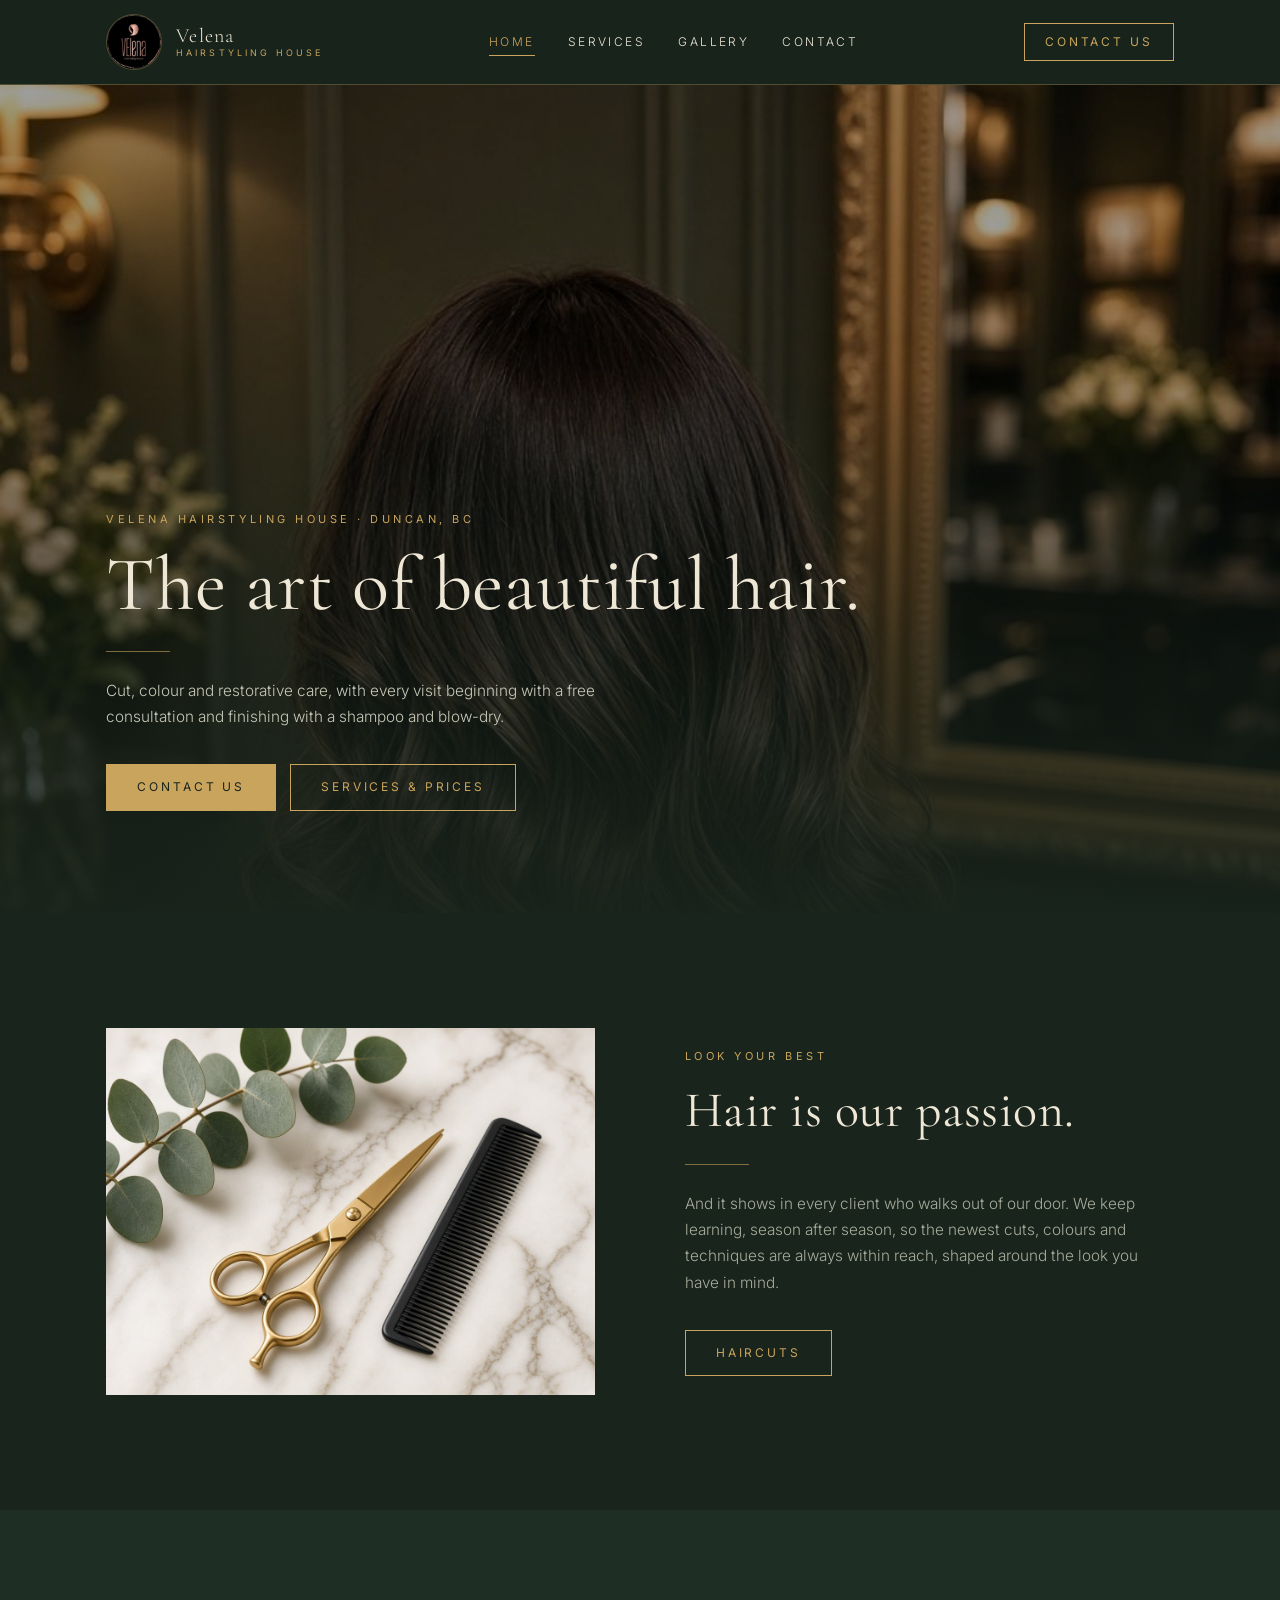
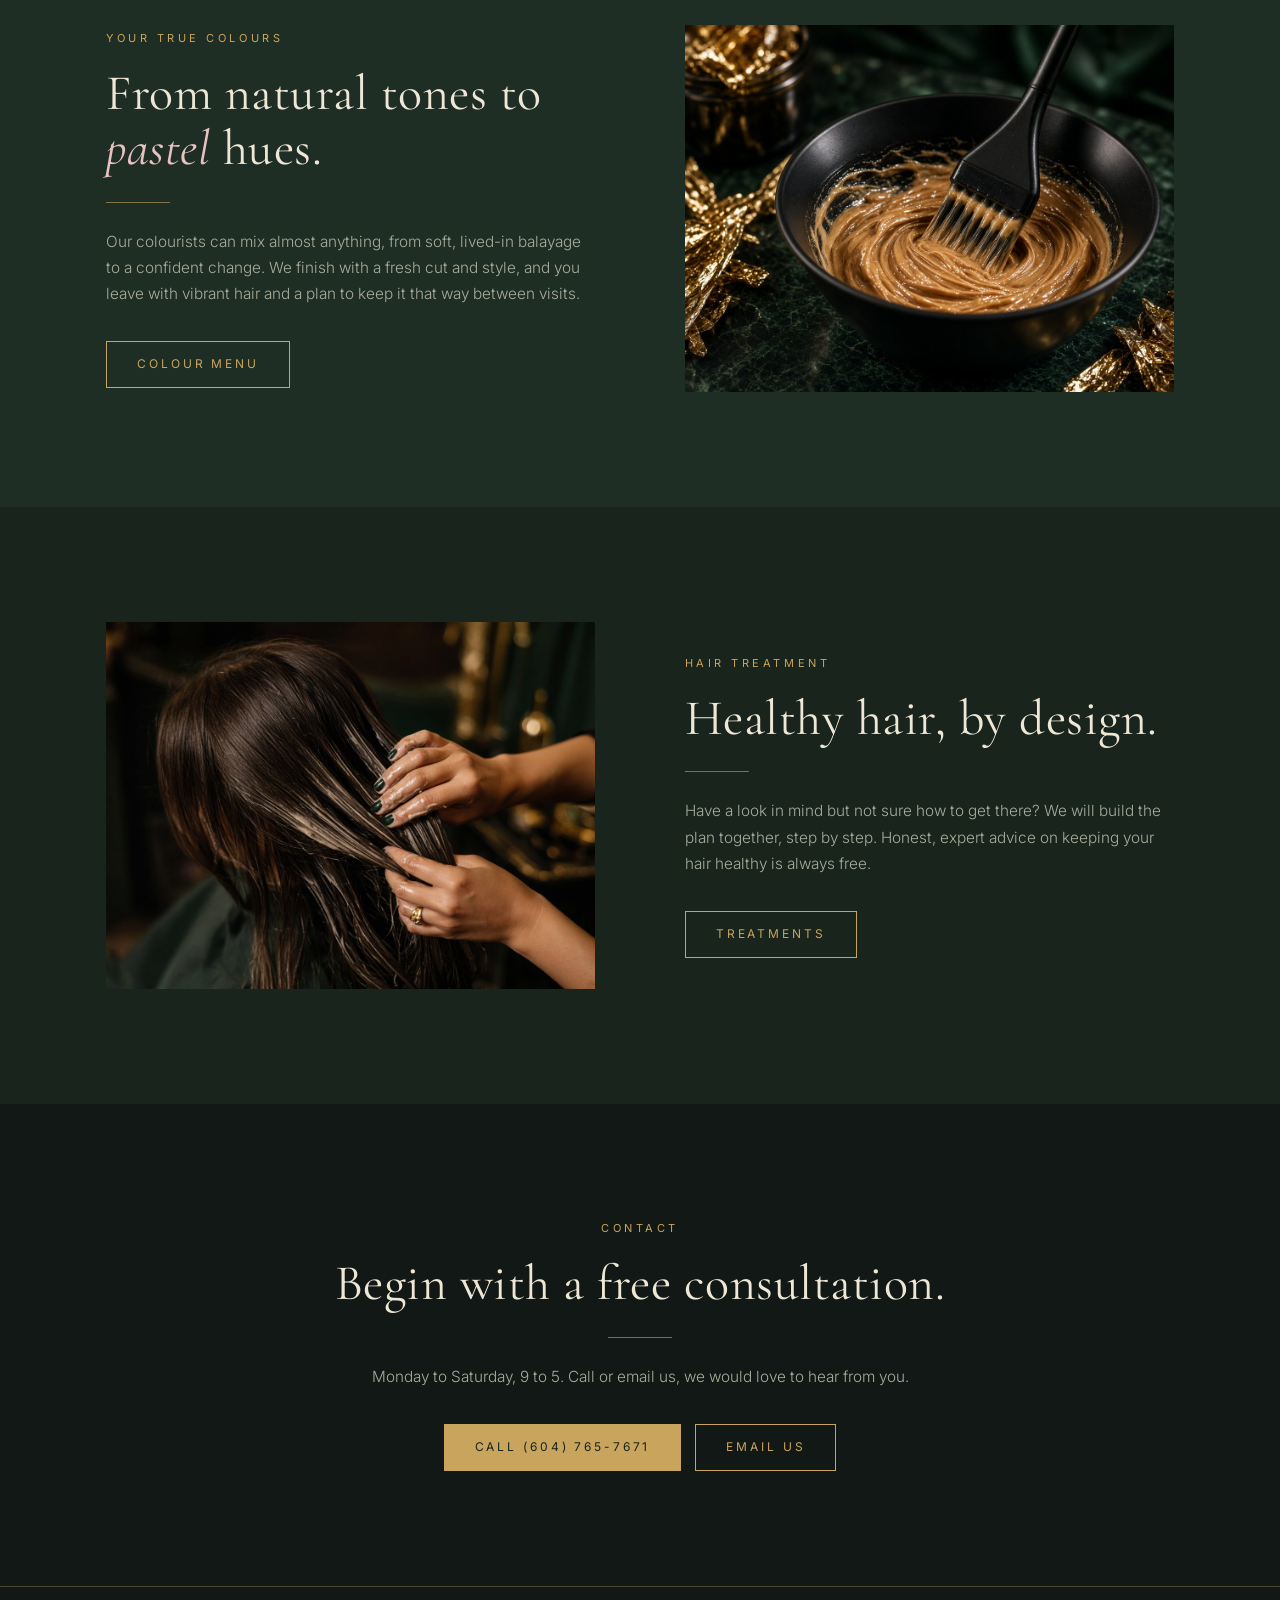
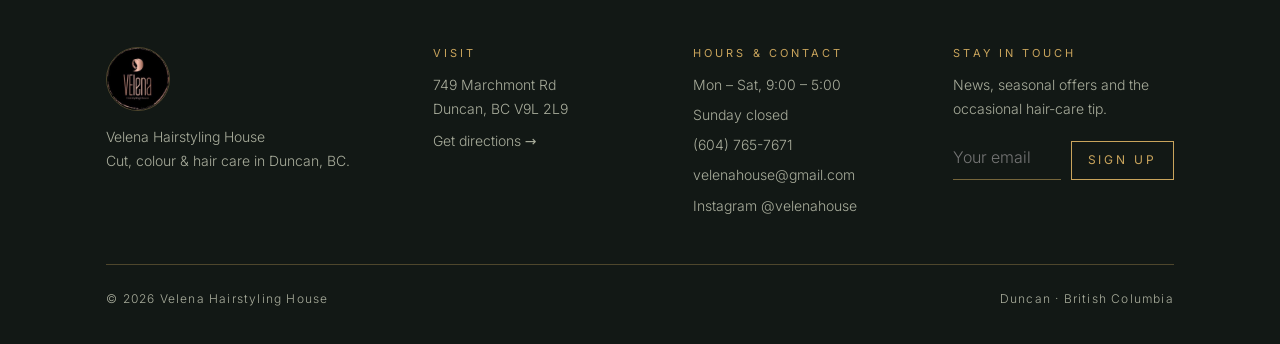
==== index.html @ 7f5c94f0 "Unpack Velena website files" ====
<!doctype html>
<html lang="en" data-page="">
<head>
<meta charset="utf-8">
<meta name="viewport" content="width=device-width, initial-scale=1">
<title>Velena Hairstyling House · Hair Salon in Duncan, BC</title>
<meta name="description" content="Velena Hairstyling House in Duncan, BC: haircuts, colour, balayage and restorative hair treatments. Free consultation with every appointment.">
<meta name="theme-color" content="#18241c">
<link rel="canonical" href="https://velena.ca/">
<meta property="og:type" content="website">
<meta property="og:title" content="Velena Hairstyling House · Hair Salon in Duncan, BC">
<meta property="og:description" content="Velena Hairstyling House in Duncan, BC: haircuts, colour, balayage and restorative hair treatments. Free consultation with every appointment.">
<meta property="og:url" content="https://velena.ca/">
<meta property="og:image" content="https://velena.ca/images/og-image.jpg">
<link rel="icon" href="favicon.ico" sizes="any">
<link rel="apple-touch-icon" href="images/apple-touch-icon.png">
<link rel="preload" href="fonts/cormorant-garamond.woff2" as="font" type="font/woff2" crossorigin>
<link rel="preload" href="fonts/inter.woff2" as="font" type="font/woff2" crossorigin>
<link rel="stylesheet" href="css/style.css">
<script type="application/ld+json">{"@context":"https://schema.org","@type":"HairSalon","name":"Velena Hairstyling House","url":"https://velena.ca/","logo":"https://velena.ca/images/logo.jpg","image":"https://velena.ca/images/og-image.jpg","telephone":"+1-604-765-7671","email":"velenahouse@gmail.com","address":{"@type":"PostalAddress","streetAddress":"749 Marchmont Rd","addressLocality":"Duncan","addressRegion":"BC","postalCode":"V9L 2L9","addressCountry":"CA"},"openingHoursSpecification":[{"@type":"OpeningHoursSpecification","dayOfWeek":["Monday","Tuesday","Wednesday","Thursday","Friday","Saturday"],"opens":"09:00","closes":"17:00"}]}</script>
</head>
<body>
<a class="skip" href="#main">Skip to content</a>
<header>
  <nav class="nav w" aria-label="Main">
    <a class="brand" href="index.html"><img src="images/logo.jpg" alt="Velena Hairstyling House logo" width="56" height="56"><span>Velena<small>Hairstyling House</small></span></a>
    <ul class="menu" id="menu"><li><a href="index.html" aria-current="page">Home</a></li><li><a href="services.html">Services</a></li><li><a href="gallery.html">Gallery</a></li><li><a href="contact.html">Contact</a></li><li class="m-call"><a href="tel:+16047657671" data-cfg="tel">Call us · (604) 765-7671</a></li></ul>
    <a class="btn cta-top" href="contact.html">Contact us</a>
    <button class="burger" aria-label="Menu" aria-controls="menu" aria-expanded="false"><span></span></button>
  </nav>
</header>
<main id="main">

<section class="hero">
  <img src="images/hero.jpg" alt="Soft, glossy curls styled at Velena" fetchpriority="high">
  <div class="w">
    <div class="eb">Velena Hairstyling House · Duncan, BC</div>
    <h1>The art of beautiful hair.</h1>
    <div class="hl"></div>
    <p class="lead">Cut, colour and restorative care, with every visit beginning with a free consultation and finishing with a shampoo and blow-dry.</p>
    <div class="btns"><a class="btn f" href="contact.html">Contact us</a><a class="btn" href="services.html">Services &amp; prices</a></div>
  </div>
</section>

<section>
  <div class="w g2 rv">
    <img class="ph wide" src="images/scissors.jpg" alt="Gold shears and a comb on marble" loading="lazy" width="1152" height="864">
    <div>
      <div class="eb">Look your best</div>
      <h2>Hair is our passion.</h2>
      <div class="hl"></div>
      <p class="lead">And it shows in every client who walks out of our door. We keep learning, season after season, so the newest cuts, colours and techniques are always within reach, shaped around the look you have in mind.</p>
      <div class="btns"><a class="btn" href="services.html#haircuts">Haircuts</a></div>
    </div>
  </div>
</section>

<section class="sec">
  <div class="w g2 rev rv">
    <div>
      <div class="eb">Your true colours</div>
      <h2>From natural tones to <em>pastel</em> hues.</h2>
      <div class="hl"></div>
      <p class="lead">Our colourists can mix almost anything, from soft, lived-in balayage to a confident change. We finish with a fresh cut and style, and you leave with vibrant hair and a plan to keep it that way between visits.</p>
      <div class="btns"><a class="btn" href="services.html#colour">Colour menu</a></div>
    </div>
    <img class="ph wide" src="images/colour.jpg" alt="Hair colour being mixed in a bowl" loading="lazy" width="1152" height="864">
  </div>
</section>

<section>
  <div class="w g2 rv">
    <img class="ph wide" src="images/treatment.jpg" alt="A nourishing mask worked through long dark hair" loading="lazy" width="1152" height="864">
    <div>
      <div class="eb">Hair treatment</div>
      <h2>Healthy hair, by design.</h2>
      <div class="hl"></div>
      <p class="lead">Have a look in mind but not sure how to get there? We will build the plan together, step by step. Honest, expert advice on keeping your hair healthy is always free.</p>
      <div class="btns"><a class="btn" href="services.html#treatment">Treatments</a></div>
    </div>
  </div>
</section>
<section class="deep center">
  <div class="w rv">
    <div class="eb">Contact</div>
    <h2>Begin with a free consultation.</h2>
    <div class="hl"></div>
    <p class="lead">Monday to Saturday, 9 to 5. Call or email us, we would love to hear from you.</p>
    <div class="btns"><a class="btn f" href="tel:+16047657671" data-cfg="tel">Call (604) 765-7671</a><a class="btn" href="mailto:velenahouse@gmail.com?subject=Enquiry" data-cfg="mailto">Email us</a></div>
  </div>
</section>
</main>
<footer>
  <div class="w">
    <div class="fgrid">
      <div class="fbrand"><img src="images/logo.jpg" alt="" width="64" height="64" loading="lazy">
        <p>Velena Hairstyling House<br>Cut, colour &amp; hair care in Duncan, BC.</p></div>
      <div><h4>Visit</h4><p data-cfg="address">749 Marchmont Rd<br>Duncan, BC V9L 2L9</p><p style="margin-top:8px"><a href="https://www.google.com/maps/dir/?api=1&destination=749+Marchmont+Rd+Duncan+BC+V9L+2L9" data-cfg-href="directionsUrl" target="_blank" rel="noopener">Get directions →</a></p></div>
      <div><h4>Hours &amp; contact</h4><ul><li>Mon – Sat, 9:00 – 5:00</li><li>Sunday closed</li><li><a href="tel:+16047657671" data-cfg="phone">(604) 765-7671</a></li><li><a href="mailto:velenahouse@gmail.com" data-cfg="email">velenahouse@gmail.com</a></li></ul>
        <p style="margin-top:8px"><a href="https://www.instagram.com/velenahouse/" data-ig-link target="_blank" rel="noopener">Instagram @velenahouse</a> <a data-social="facebook" hidden target="_blank" rel="noopener">Facebook</a></p></div>
      <div><h4>Stay in touch</h4><p>News, seasonal offers and the occasional hair-care tip.</p>
        <form id="signup-form" class="signup" novalidate><label class="sr" for="su-email">Email</label><input id="su-email" type="email" name="email" placeholder="Your email" required><button class="btn" type="submit">Sign up</button></form>
        <p id="signup-status" class="fine" aria-live="polite"></p></div>
    </div>
    <div class="fbot"><span>© <span data-year>2026</span> Velena Hairstyling House</span><span>Duncan · British Columbia</span></div>
  </div>
</footer>
<script src="js/config.js"></script>
<script src="js/main.js"></script>
</body>
</html>
---- css/style.css ----
/* Velena Hairstyling House — dark concept 2 (forest green · gold · a hint of powder pink) */
@font-face{font-family:"Cormorant Garamond";src:url("../fonts/cormorant-garamond.woff2") format("woff2");font-weight:300 700;font-style:normal;font-display:swap}
@font-face{font-family:"Cormorant Garamond";src:url("../fonts/cormorant-garamond-italic.woff2") format("woff2");font-weight:300 700;font-style:italic;font-display:swap}
@font-face{font-family:"Inter";src:url("../fonts/inter.woff2") format("woff2");font-weight:100 900;font-style:normal;font-display:swap}
:root{
  --bg:#18241c; --bg2:#1f2e24; --deep:#121815; --fg:#efe7d6; --mu:#a9ad9c;
  --gold:#c9a45c; --gold-soft:rgba(201,164,92,.55); --line:rgba(201,164,92,.33);
  --pink:#e6c3c0; --serif:"Cormorant Garamond",Georgia,serif; --sans:Inter,system-ui,-apple-system,"Segoe UI",sans-serif;
  --pad:clamp(22px,8.3vw,120px); --sec:clamp(64px,9vw,130px);
}
*{box-sizing:border-box;margin:0;padding:0}
html{scroll-behavior:smooth;-webkit-text-size-adjust:100%}
body{background:var(--bg);color:var(--fg);font:300 16px/1.7 var(--sans);-webkit-font-smoothing:antialiased}
img{max-width:100%;display:block}
a{color:inherit;text-decoration:none}
::selection{background:var(--pink);color:var(--deep)}
h1,h2,h3,h4{font-family:var(--serif);font-weight:400;letter-spacing:.01em;line-height:1.1}
h1{font-size:clamp(44px,6vw,86px);line-height:1.02}
h2{font-size:clamp(36px,3.9vw,56px)}
h3{font-size:clamp(24px,2vw,28px)}
em{font-style:italic;color:var(--pink)}
.w{padding-left:var(--pad);padding-right:var(--pad);max-width:1680px;margin:0 auto}
section{padding:var(--sec) 0}
.sec{background:var(--bg2)} .deep{background:var(--deep)}
.eb{font-size:11px;letter-spacing:.32em;text-transform:uppercase;color:var(--gold);margin-bottom:18px;font-weight:400}
.hl{height:1px;background:var(--gold);opacity:.6;width:64px;margin:26px 0}
.center{text-align:center}.center .hl{margin-left:auto;margin-right:auto}.center .lead{margin-left:auto;margin-right:auto}
.lead{color:var(--mu);max-width:540px;font-size:clamp(15px,1.2vw,17px)}
.lead+.lead{margin-top:14px}
.btn{display:inline-block;border:1px solid var(--gold);color:var(--gold);padding:14px 30px;font:400 12px/1.4 var(--sans);letter-spacing:.24em;text-transform:uppercase;transition:background .25s,color .25s;cursor:pointer;background:none}
.btn:hover,.btn:focus-visible{background:var(--gold);color:var(--bg)}
.btn.f{background:var(--gold);color:var(--bg)}
.btn.f:hover,.btn.f:focus-visible{background:#d8b672;border-color:#d8b672}
.btns{display:flex;flex-wrap:wrap;gap:14px;margin-top:34px}
.center .btns{justify-content:center}
:focus-visible{outline:1px solid var(--pink);outline-offset:3px}
.skip{position:absolute;left:-999px;top:0;background:var(--gold);color:var(--bg);padding:10px 16px;z-index:100}.skip:focus{left:10px}

/* header */
header{position:sticky;top:0;z-index:50;background:rgba(24,36,28,.94);backdrop-filter:blur(8px);border-bottom:1px solid var(--line)}
.nav{display:flex;align-items:center;justify-content:space-between;gap:24px;padding-top:14px;padding-bottom:14px}
.brand{display:flex;align-items:center;gap:14px}
.brand img{width:56px;height:56px;border-radius:50%;border:1px solid var(--line)}
.brand span{font-family:var(--serif);font-size:20px;letter-spacing:.06em;line-height:1.1}
.brand small{display:block;font:400 9px/1.4 var(--sans);letter-spacing:.34em;text-transform:uppercase;color:var(--gold)}
.menu{display:flex;gap:clamp(18px,2.6vw,40px);font-size:12px;letter-spacing:.2em;text-transform:uppercase;list-style:none}
.menu a{padding:6px 0;border-bottom:1px solid transparent;transition:border-color .2s,color .2s}
.menu a:hover,.menu a[aria-current=page]{border-color:var(--gold);color:var(--gold)}
.nav .btn{padding:10px 20px}
.burger{display:none;background:none;border:1px solid var(--line);width:44px;height:44px;cursor:pointer;color:var(--fg)}
.burger span,.burger span:before,.burger span:after{display:block;width:18px;height:1px;background:currentColor;margin:0 auto;position:relative;content:""}
.burger span:before{position:absolute;top:-6px}.burger span:after{position:absolute;top:6px}
@media (max-width:960px){
  .brand span{display:none}
  .burger{display:block}
  .nav .btn.cta-top{display:none}
  .menu{display:none;position:absolute;left:0;right:0;top:100%;flex-direction:column;gap:0;background:var(--bg);border-bottom:1px solid var(--line);padding:8px var(--pad) 24px}
  .menu li a{display:block;padding:14px 0;border-bottom:1px solid var(--line)}
  .menu .m-call{display:block;margin-top:18px}
  .menu .m-call a{border:1px solid var(--gold);text-align:center;color:var(--gold)}
  header.open .menu{display:flex}
}
@media (min-width:961px){.menu .m-call{display:none}}

/* hero */
.hero{position:relative;padding:0;min-height:min(860px,92vh);display:flex;align-items:flex-end;overflow:hidden}
.hero>img{position:absolute;inset:0;width:100%;height:100%;object-fit:cover;object-position:center 30%;filter:brightness(.62)}
.hero:after{content:"";position:absolute;inset:0;background:linear-gradient(180deg,rgba(24,36,28,0) 35%,rgba(24,36,28,.93))}
.hero .w{position:relative;z-index:1;width:100%;padding-top:160px;padding-bottom:clamp(60px,8vw,110px)}
.hero h1{max-width:820px}
.hero .lead{color:#c8c9b8}
.page-hero{padding:clamp(70px,9vw,120px) 0 clamp(40px,5vw,70px);border-bottom:1px solid var(--line);background:radial-gradient(1200px 400px at 85% 0,rgba(201,164,92,.08),transparent 70%)}
.page-hero h1{font-size:clamp(42px,5vw,72px);max-width:900px}

/* grids */
.g2{display:grid;grid-template-columns:1fr 1fr;gap:clamp(40px,7vw,100px);align-items:center}
.g3{display:grid;grid-template-columns:repeat(3,1fr);gap:clamp(20px,3vw,40px)}
.ph{width:100%;height:auto;object-fit:cover}
.ph.tall{aspect-ratio:4/5}.ph.wide{aspect-ratio:4/3}
.frame{border:1px solid var(--gold-soft);padding:12px}
@media (max-width:860px){.g2,.g3{grid-template-columns:1fr}.g2 .ph{max-height:440px}.rev>:first-child{order:2}}

/* price menu */
.svc{columns:2;column-gap:110px;margin-top:50px}
.cat{margin-bottom:40px;break-inside:avoid}
.cat h3{margin-bottom:6px}
.cat p.note{color:var(--mu);font-size:13px;margin-bottom:10px}
.row{display:flex;align-items:baseline;gap:10px;padding:8px 0;font-size:15px}
.row i{flex:1;border-bottom:1px dotted var(--gold-soft);min-width:20px}
.row b{font-weight:400;color:var(--gold);white-space:nowrap}
.row small{display:block;color:var(--mu);font-size:12.5px;line-height:1.5}
@media (max-width:860px){.svc{columns:1}}
.fine{color:var(--mu);font-size:13px;margin-top:10px;letter-spacing:.02em}

/* features */
.feat{border-top:1px solid var(--line);padding-top:26px}
.feat .n{font-family:var(--serif);font-size:40px;color:var(--gold);line-height:1;display:block;margin-bottom:14px}
.feat p{color:var(--mu);font-size:15px;margin-top:8px}

/* card */
.card{border:1px solid var(--gold);padding:clamp(34px,5vw,60px);text-align:center}
.card .lead{margin:18px auto 0}

/* visit / contact */
.vis>div{margin-bottom:24px}
.vis small{display:block;font-size:11px;letter-spacing:.28em;text-transform:uppercase;color:var(--gold);margin-bottom:2px}
.vis a:hover{color:var(--gold)}
.hours{list-style:none;max-width:420px}
.hours li{display:flex;justify-content:space-between;padding:9px 0;border-bottom:1px solid var(--line);font-size:15px}
.hours li span:last-child{color:var(--gold)}
.hours li.closed span:last-child{color:var(--mu)}
.map{width:100%;aspect-ratio:4/3;border:1px solid var(--gold-soft);filter:grayscale(.35) contrast(.95);background:var(--bg2)}
.map iframe{width:100%;height:100%;border:0;display:block}

[hidden]{display:none!important}

/* footer */
footer{background:var(--deep);border-top:1px solid var(--line);padding:60px 0 34px;font-size:14px;color:var(--mu)}
.fgrid{display:grid;grid-template-columns:1.3fr 1fr 1fr 1fr;gap:40px}
.fgrid h4{font-family:var(--sans);font-size:11px;letter-spacing:.28em;text-transform:uppercase;color:var(--gold);font-weight:400;margin-bottom:14px}
.fgrid a:hover{color:var(--gold)}
.fgrid ul{list-style:none}.fgrid li{margin-bottom:6px}
.fbrand img{width:64px;height:64px;border-radius:50%;margin-bottom:14px;border:1px solid var(--line)}
.fbot{display:flex;justify-content:space-between;flex-wrap:wrap;gap:10px;margin-top:46px;padding-top:24px;border-top:1px solid var(--line);font-size:12px;letter-spacing:.1em}
@media (max-width:860px){.fgrid{grid-template-columns:1fr 1fr}}
@media (max-width:520px){.fgrid{grid-template-columns:1fr}}

/* reveal */
@media (prefers-reduced-motion:no-preference){.js .rv{opacity:0;transform:translateY(18px);transition:opacity .9s ease,transform .9s ease}.js .rv.in{opacity:1;transform:none}}

/* forms */
.sr{position:absolute;width:1px;height:1px;overflow:hidden;clip:rect(0 0 0 0)}
.form{display:grid;gap:18px}
.form label{display:grid;gap:8px;font-size:11px;letter-spacing:.26em;text-transform:uppercase;color:var(--gold)}
.form input,.form textarea,.signup input{width:100%;background:transparent;border:0;border-bottom:1px solid var(--gold-soft);color:var(--fg);font:300 16px/1.5 var(--sans);padding:10px 0;letter-spacing:0;text-transform:none;border-radius:0}
.form textarea{border:1px solid var(--gold-soft);padding:12px;resize:vertical}
.form input:focus,.form textarea:focus,.signup input:focus{outline:none;border-color:var(--pink)}
.form .btn{justify-self:start}
.signup{display:flex;gap:10px;margin-top:14px;align-items:flex-end}
.signup .btn{padding:10px 16px;flex:none}

/* gallery */
.gallery{display:grid;grid-template-columns:repeat(3,1fr);gap:clamp(10px,1.4vw,18px)}
.gi{display:block;position:relative;overflow:hidden;aspect-ratio:1/1;background:var(--bg2);border:1px solid var(--line)}
.gi img{width:100%;height:100%;object-fit:cover;transition:transform 1.2s ease,filter .6s}
.gi:hover img{transform:scale(1.04);filter:brightness(1.05)}
a.gi:after{content:"";position:absolute;inset:0;box-shadow:inset 0 0 0 1px transparent;transition:box-shadow .3s}
a.gi:hover:after{box-shadow:inset 0 0 0 1px var(--gold)}
.ig-frame{width:100%;border:0;overflow:hidden;min-height:400px}
.ig-posts{display:grid;grid-template-columns:repeat(auto-fill,minmax(320px,1fr));gap:24px;justify-items:center}
.ig-posts .instagram-media{min-width:0!important;width:100%!important;max-width:540px!important}
@media (max-width:700px){.gallery{grid-template-columns:repeat(2,1fr)}}
.ig-card .ig-handle{font-family:var(--serif);font-size:clamp(26px,2.6vw,34px);color:var(--gold);margin-top:6px}
.ig-card .ig-handle a:hover{color:var(--pink)}
.ig-card{max-width:900px;margin:0 auto}
.card .hl{margin-left:auto;margin-right:auto}.card .btns{justify-content:center}
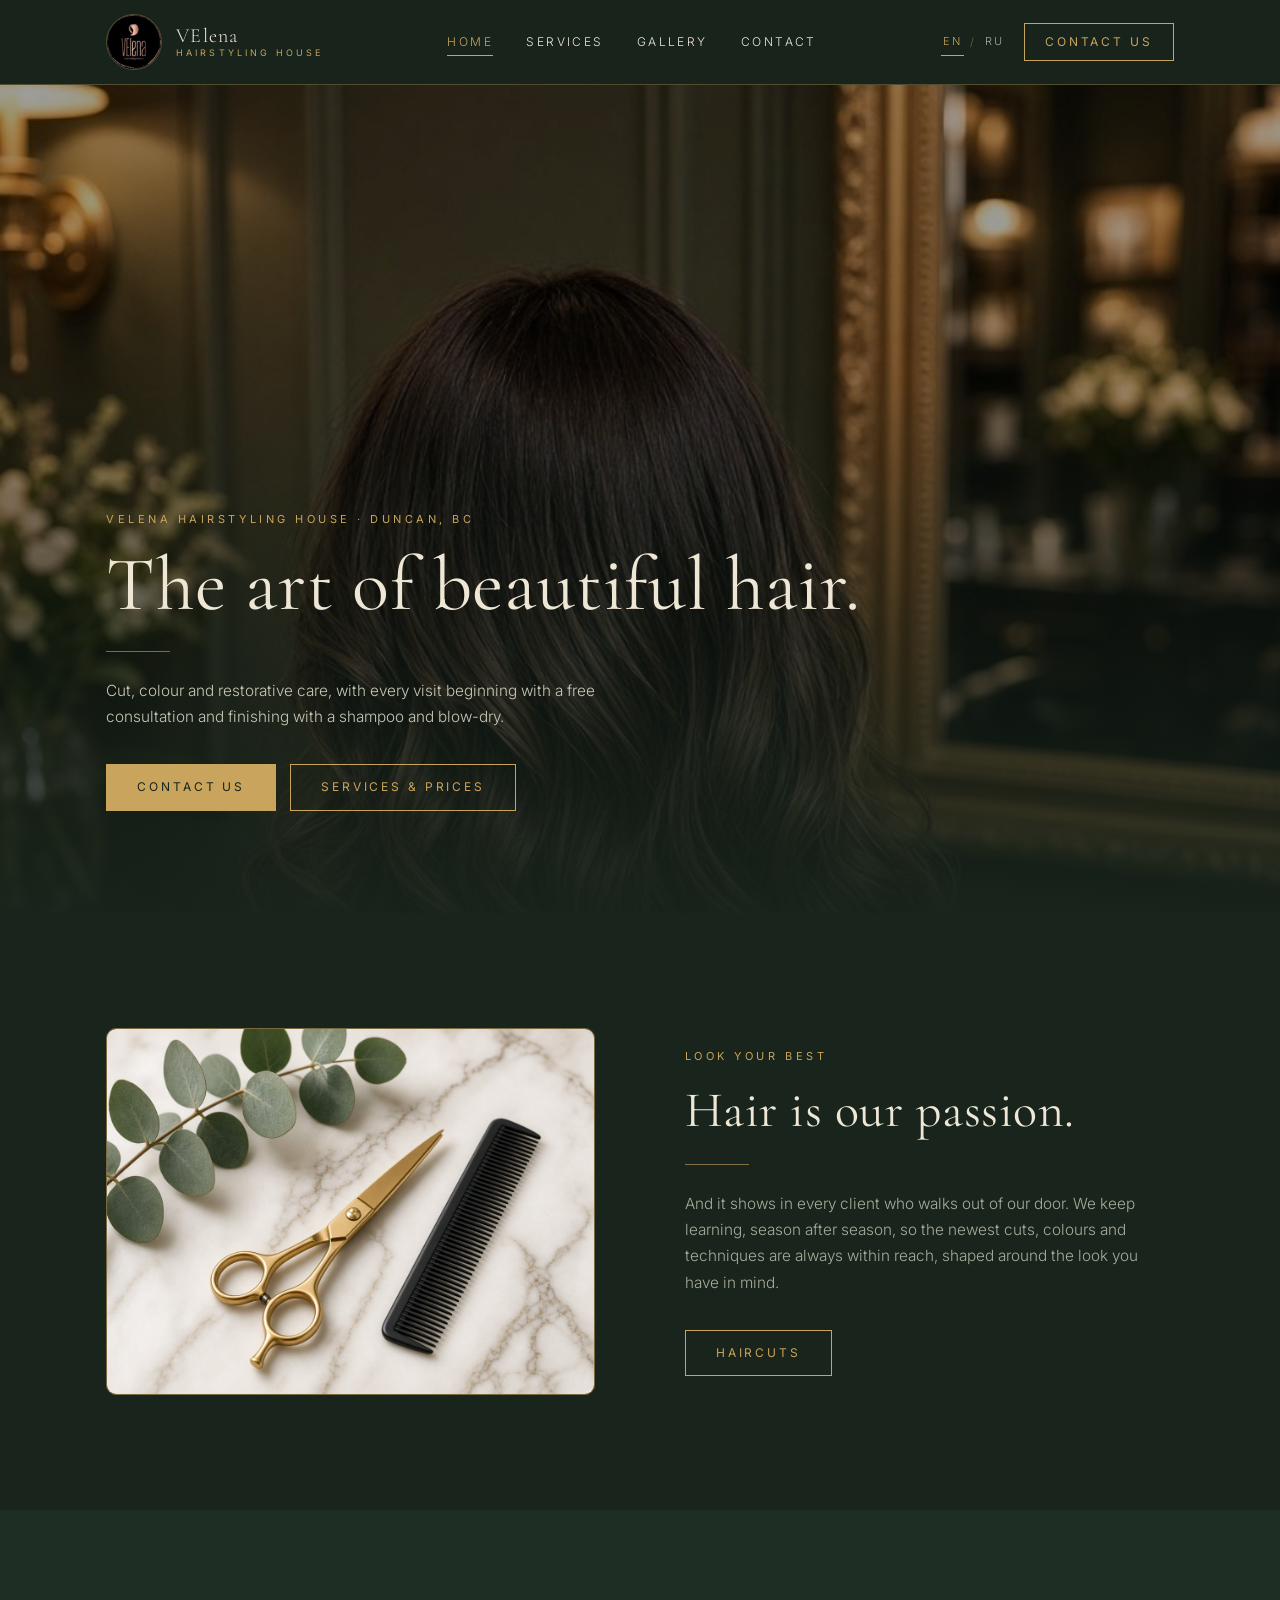
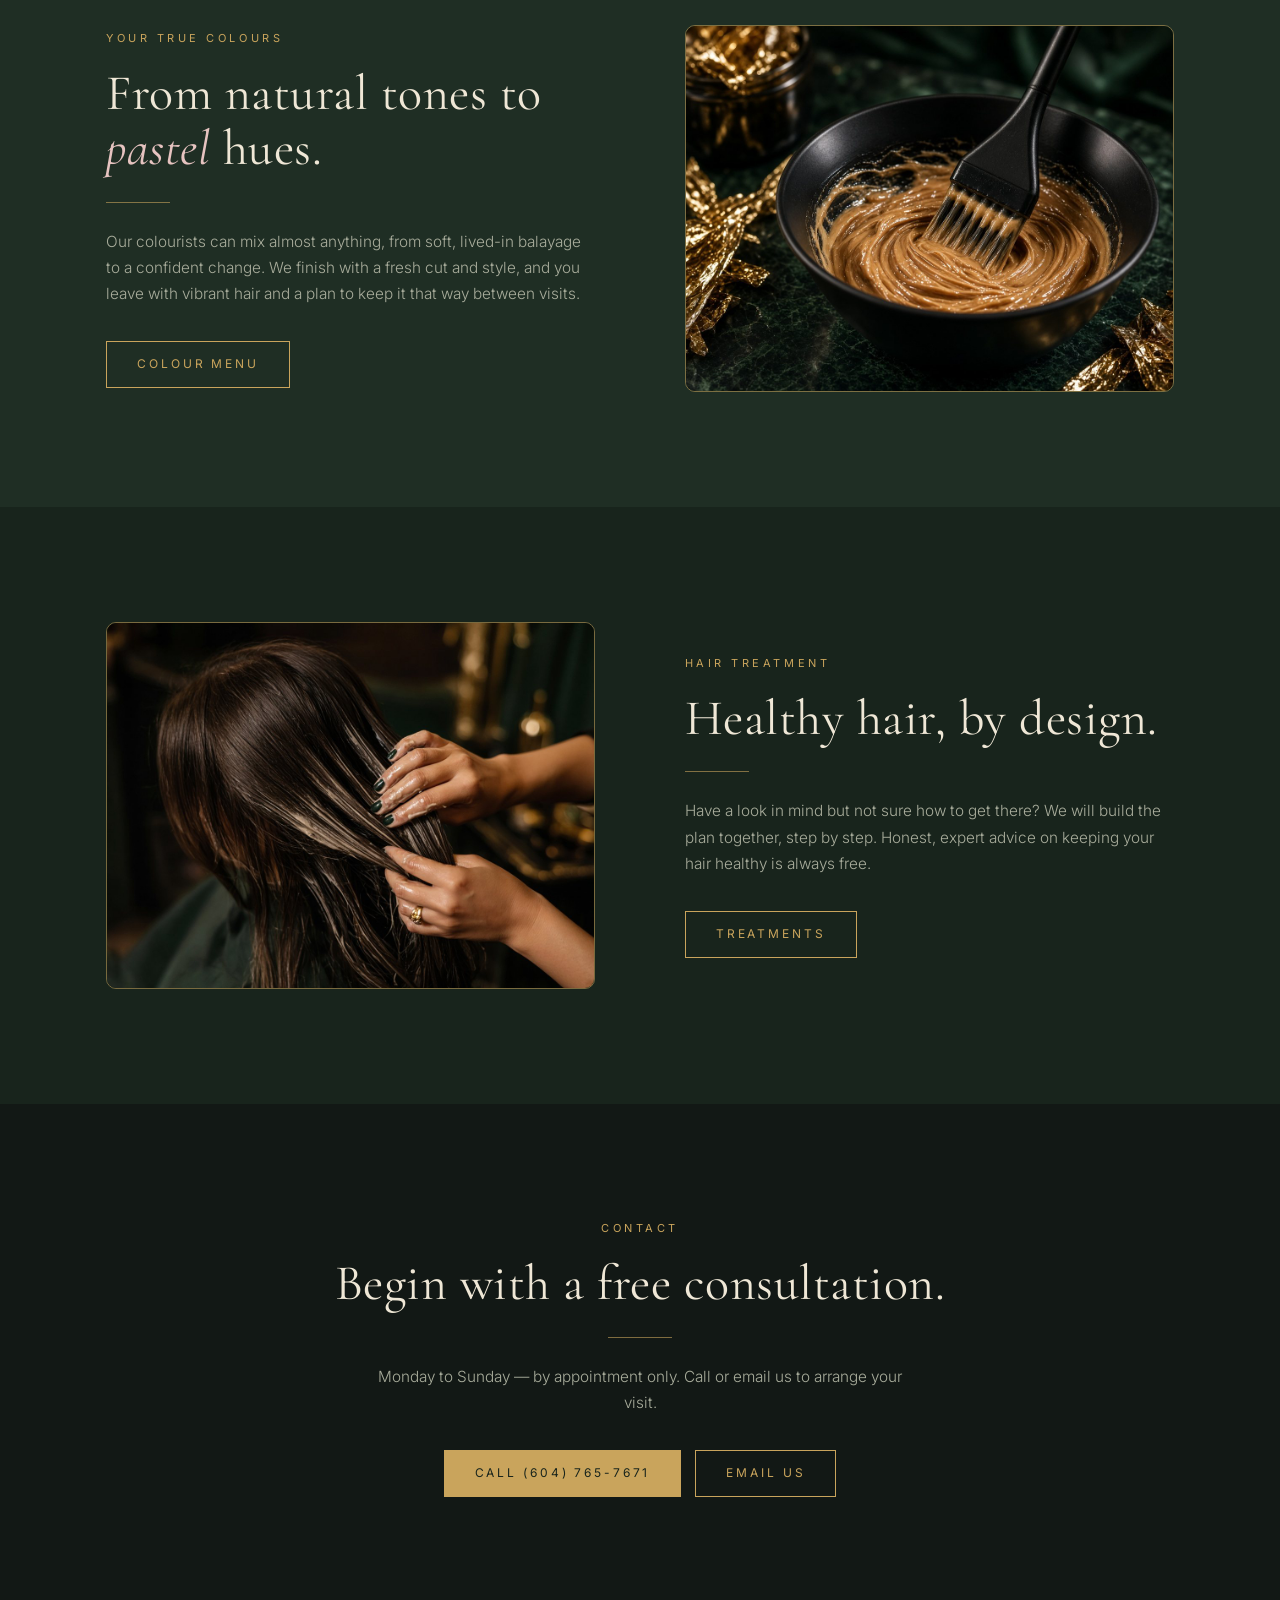
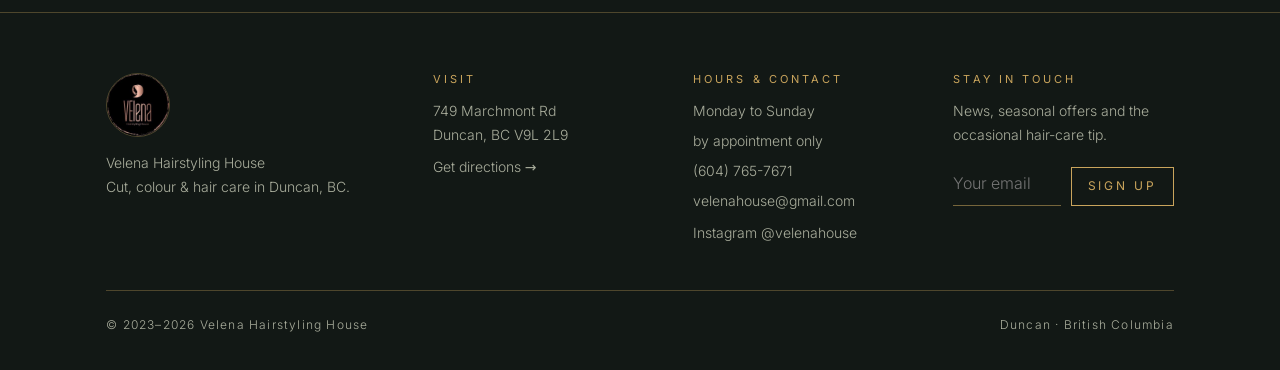
==== commit 565e7d5b: "Unpack Velena website files" ====
--- a/index.html
+++ b/index.html
@@ -6,8 +6,12 @@
 <title>Velena Hairstyling House · Hair Salon in Duncan, BC</title>
 <meta name="description" content="Velena Hairstyling House in Duncan, BC: haircuts, colour, balayage and restorative hair treatments. Free consultation with every appointment.">
 <meta name="theme-color" content="#18241c">
+<link rel="alternate" hreflang="en" href="https://velena.ca/">
+<link rel="alternate" hreflang="ru" href="https://velena.ca/ru/">
+<link rel="alternate" hreflang="x-default" href="https://velena.ca/">
 <link rel="canonical" href="https://velena.ca/">
 <meta property="og:type" content="website">
+<meta property="og:locale" content="en_CA">
 <meta property="og:title" content="Velena Hairstyling House · Hair Salon in Duncan, BC">
 <meta property="og:description" content="Velena Hairstyling House in Duncan, BC: haircuts, colour, balayage and restorative hair treatments. Free consultation with every appointment.">
 <meta property="og:url" content="https://velena.ca/">
@@ -17,16 +21,16 @@
 <link rel="preload" href="fonts/cormorant-garamond.woff2" as="font" type="font/woff2" crossorigin>
 <link rel="preload" href="fonts/inter.woff2" as="font" type="font/woff2" crossorigin>
 <link rel="stylesheet" href="css/style.css">
-<script type="application/ld+json">{"@context":"https://schema.org","@type":"HairSalon","name":"Velena Hairstyling House","url":"https://velena.ca/","logo":"https://velena.ca/images/logo.jpg","image":"https://velena.ca/images/og-image.jpg","telephone":"+1-604-765-7671","email":"velenahouse@gmail.com","address":{"@type":"PostalAddress","streetAddress":"749 Marchmont Rd","addressLocality":"Duncan","addressRegion":"BC","postalCode":"V9L 2L9","addressCountry":"CA"},"openingHoursSpecification":[{"@type":"OpeningHoursSpecification","dayOfWeek":["Monday","Tuesday","Wednesday","Thursday","Friday","Saturday"],"opens":"09:00","closes":"17:00"}]}</script>
+<script type="application/ld+json">{"@context": "https://schema.org", "@type": "HairSalon", "name": "Velena Hairstyling House", "url": "https://velena.ca/", "logo": "https://velena.ca/images/logo.jpg", "image": "https://velena.ca/images/og-image.jpg", "telephone": "+1-604-765-7671", "email": "velenahouse@gmail.com", "sameAs": ["https://www.instagram.com/velenahouse/"], "address": {"@type": "PostalAddress", "streetAddress": "749 Marchmont Rd", "addressLocality": "Duncan", "addressRegion": "BC", "postalCode": "V9L 2L9", "addressCountry": "CA"}, "geo": {"@type": "GeoCoordinates", "latitude": 48.7770859, "longitude": -123.6929722}, "hasMap": "https://www.google.com/maps/search/?api=1&query=48.7770859,-123.6929722", "openingHoursSpecification": [{"@type": "OpeningHoursSpecification", "dayOfWeek": ["Monday", "Tuesday", "Wednesday", "Thursday", "Friday", "Saturday", "Sunday"], "description": "By appointment only"}], "description": "Hair salon in Duncan, BC. Monday to Sunday — by appointment only."}</script>
 </head>
 <body>
 <a class="skip" href="#main">Skip to content</a>
 <header>
   <nav class="nav w" aria-label="Main">
-    <a class="brand" href="index.html"><img src="images/logo.jpg" alt="Velena Hairstyling House logo" width="56" height="56"><span>Velena<small>Hairstyling House</small></span></a>
-    <ul class="menu" id="menu"><li><a href="index.html" aria-current="page">Home</a></li><li><a href="services.html">Services</a></li><li><a href="gallery.html">Gallery</a></li><li><a href="contact.html">Contact</a></li><li class="m-call"><a href="tel:+16047657671" data-cfg="tel">Call us · (604) 765-7671</a></li></ul>
-    <a class="btn cta-top" href="contact.html">Contact us</a>
-    <button class="burger" aria-label="Menu" aria-controls="menu" aria-expanded="false"><span></span></button>
+    <a class="brand" href="index.html"><img src="images/logo.jpg" alt="Velena Hairstyling House logo" width="56" height="56"><span class="bn"><span class="brand-name">VElena</span><small>Hairstyling House</small></span></a>
+    <ul class="menu" id="menu"><li><a href="index.html" aria-current="page">Home</a></li><li><a href="services.html">Services</a></li><li><a href="gallery.html">Gallery</a></li><li><a href="contact.html">Contact</a></li><li class="m-call"><a href="tel:+16047657671" data-cfg="tel">Call us · (604) 765-7671</a></li><li class="m-lang"><div class="lang" role="group" aria-label="Language"><a href="index.html" hreflang="en" lang="en" data-lang="en" aria-current="true" title="English">EN</a><span>/</span><a href="ru/index.html" hreflang="ru" lang="ru" data-lang="ru" title="Русский">RU</a></div></li></ul>
+    <div class="nav-r"><div class="lang" role="group" aria-label="Language"><a href="index.html" hreflang="en" lang="en" data-lang="en" aria-current="true" title="English">EN</a><span>/</span><a href="ru/index.html" hreflang="ru" lang="ru" data-lang="ru" title="Русский">RU</a></div><a class="btn cta-top" href="contact.html">Contact us</a>
+    <button class="burger" aria-label="Menu" aria-controls="menu" aria-expanded="false"><span></span></button></div>
   </nav>
 </header>
 <main id="main">
@@ -85,7 +89,7 @@
     <div class="eb">Contact</div>
     <h2>Begin with a free consultation.</h2>
     <div class="hl"></div>
-    <p class="lead">Monday to Saturday, 9 to 5. Call or email us, we would love to hear from you.</p>
+    <p class="lead">Monday to Sunday — by appointment only. Call or email us to arrange your visit.</p>
     <div class="btns"><a class="btn f" href="tel:+16047657671" data-cfg="tel">Call (604) 765-7671</a><a class="btn" href="mailto:velenahouse@gmail.com?subject=Enquiry" data-cfg="mailto">Email us</a></div>
   </div>
 </section>
@@ -95,14 +99,14 @@
     <div class="fgrid">
       <div class="fbrand"><img src="images/logo.jpg" alt="" width="64" height="64" loading="lazy">
         <p>Velena Hairstyling House<br>Cut, colour &amp; hair care in Duncan, BC.</p></div>
-      <div><h4>Visit</h4><p data-cfg="address">749 Marchmont Rd<br>Duncan, BC V9L 2L9</p><p style="margin-top:8px"><a href="https://www.google.com/maps/dir/?api=1&destination=749+Marchmont+Rd+Duncan+BC+V9L+2L9" data-cfg-href="directionsUrl" target="_blank" rel="noopener">Get directions →</a></p></div>
-      <div><h4>Hours &amp; contact</h4><ul><li>Mon – Sat, 9:00 – 5:00</li><li>Sunday closed</li><li><a href="tel:+16047657671" data-cfg="phone">(604) 765-7671</a></li><li><a href="mailto:velenahouse@gmail.com" data-cfg="email">velenahouse@gmail.com</a></li></ul>
+      <div><h4>Visit</h4><p data-cfg="address">749 Marchmont Rd<br>Duncan, BC V9L 2L9</p><p style="margin-top:8px"><a href="https://www.google.com/maps/dir/?api=1&amp;destination=48.7770859,-123.6929722" data-cfg-href="directionsUrl" target="_blank" rel="noopener">Get directions →</a></p></div>
+      <div><h4>Hours &amp; contact</h4><ul><li>Monday to Sunday</li><li>by appointment only</li><li><a href="tel:+16047657671" data-cfg="phone">(604) 765-7671</a></li><li><a href="mailto:velenahouse@gmail.com" data-cfg="email">velenahouse@gmail.com</a></li></ul>
         <p style="margin-top:8px"><a href="https://www.instagram.com/velenahouse/" data-ig-link target="_blank" rel="noopener">Instagram @velenahouse</a> <a data-social="facebook" hidden target="_blank" rel="noopener">Facebook</a></p></div>
       <div><h4>Stay in touch</h4><p>News, seasonal offers and the occasional hair-care tip.</p>
-        <form id="signup-form" class="signup" novalidate><label class="sr" for="su-email">Email</label><input id="su-email" type="email" name="email" placeholder="Your email" required><button class="btn" type="submit">Sign up</button></form>
+        <form id="signup-form" class="signup" novalidate><label class="sr" for="su-email">Email</label><input id="su-email" type="email" name="email" placeholder="Your email" required><button class="btn" type="submit">Sign up</button><div class="hp" aria-hidden="true"><label>Leave empty<input name="_honey" tabindex="-1" autocomplete="off"></label></div></form>
         <p id="signup-status" class="fine" aria-live="polite"></p></div>
     </div>
-    <div class="fbot"><span>© <span data-year>2026</span> Velena Hairstyling House</span><span>Duncan · British Columbia</span></div>
+    <div class="fbot"><span>© 2023–<span class="js-year" data-year>2026</span> Velena Hairstyling House</span><span>Duncan · British Columbia</span></div>
   </div>
 </footer>
 <script src="js/config.js"></script>
--- a/css/style.css
+++ b/css/style.css
@@ -154,3 +154,43 @@
 .ig-card .ig-handle a:hover{color:var(--pink)}
 .ig-card{max-width:900px;margin:0 auto}
 .card .hl{margin-left:auto;margin-right:auto}.card .btns{justify-content:center}
+
+/* language switcher */
+.nav-r{display:flex;align-items:center;gap:18px}
+.lang{display:flex;align-items:center;gap:6px;font-size:11px;letter-spacing:.2em}
+.lang span{color:var(--gold-soft)}
+.lang a{color:var(--mu);padding:4px 2px;border-bottom:1px solid transparent;transition:color .2s,border-color .2s}
+.lang a:hover{color:var(--fg)}
+.lang a[aria-current]{color:var(--gold);border-color:var(--gold)}
+.menu .m-lang{display:none}
+@media (max-width:960px){
+  .menu .m-lang{display:block;margin-top:18px}
+  .menu .m-lang .lang{justify-content:center;font-size:13px}
+  .menu .m-lang .lang a{display:inline-block;border:0;padding:8px 10px}
+  .menu .m-lang .lang a[aria-current]{border-bottom:1px solid var(--gold)}
+}
+html[lang=ru] .menu{gap:clamp(16px,2.2vw,34px)}
+
+/* form states */
+.hp{position:absolute!important;left:-10000px;width:1px;height:1px;overflow:hidden}
+.form .btn[disabled]{opacity:.6;cursor:progress}
+.form-msg.ok{color:var(--gold)}
+.form-msg.err{color:var(--pink)}
+.signup{position:relative}
+
+/* rounded content images (not hero, logo or buttons) */
+.ph,.frame,.gi,.map,.ig-frame{border-radius:10px}
+.frame,.gi,.map{overflow:hidden}
+.frame .ph{border-radius:6px}
+.ph,.gi,.map{border:1px solid var(--gold-soft)}
+.frame .ph{border:0}
+
+/* brand: word "Velena" is in <span class="brand-name"> so its styling/case can be changed in one place */
+.brand .brand-name{display:inline;font-size:inherit;letter-spacing:inherit}
+@media (max-width:960px){
+  .brand{gap:10px}.brand img{width:44px;height:44px}
+  .brand span.bn{display:block;font-size:18px}
+  .brand span.brand-name{display:inline}
+  .brand .bn small{white-space:nowrap;letter-spacing:.24em}
+  .nav-r{gap:12px}
+}
